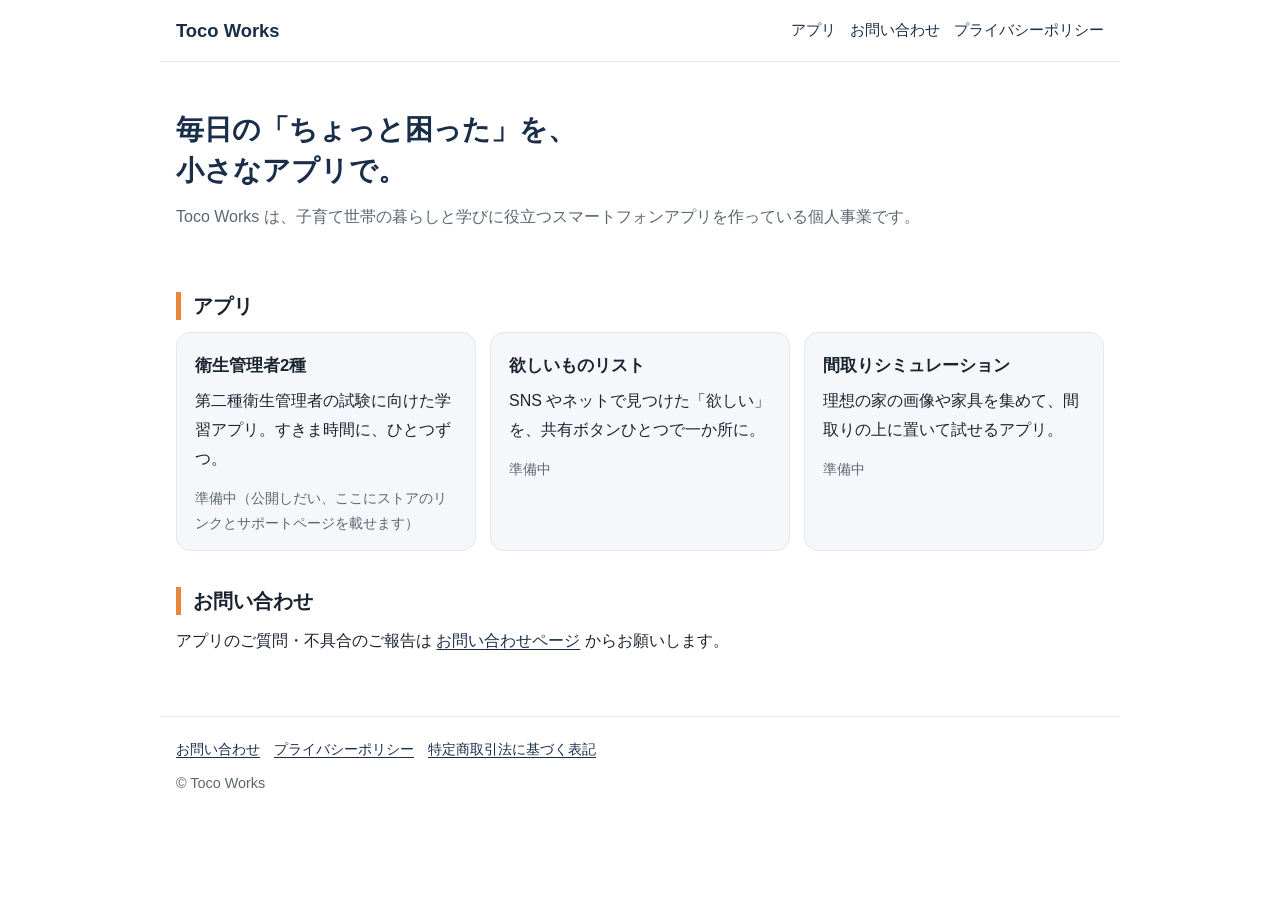
==== index.html @ ebba51d4 "Add files via upload" ====
<!doctype html>
<html lang="ja">
<head>
<meta charset="utf-8">
<meta name="viewport" content="width=device-width, initial-scale=1">
<title>Toco Works</title>
<meta name="description" content="Toco Works は、子育て世帯の毎日に役立つスマートフォンアプリを作っている個人事業です。">
<link rel="stylesheet" href="/assets/site.css">
</head>
<body>
<header class="top">
  <a class="brand" href="/">Toco Works</a>
  <nav><a href="/#apps">アプリ</a><a href="/contact/">お問い合わせ</a><a href="/privacy/">プライバシーポリシー</a></nav>
</header>

<main>
  <section class="hero">
    <h1>毎日の「ちょっと困った」を、<br>小さなアプリで。</h1>
    <p>Toco Works は、子育て世帯の暮らしと学びに役立つスマートフォンアプリを作っている個人事業です。</p>
  </section>

  <section id="apps">
    <h2>アプリ</h2>
    <div class="cards">
      <article class="card">
        <h3>衛生管理者2種</h3>
        <p>第二種衛生管理者の試験に向けた学習アプリ。すきま時間に、ひとつずつ。</p>
        <p class="meta">準備中（公開しだい、ここにストアのリンクとサポートページを載せます）</p>
      </article>
      <article class="card">
        <h3>欲しいものリスト</h3>
        <p>SNS やネットで見つけた「欲しい」を、共有ボタンひとつで一か所に。</p>
        <p class="meta">準備中</p>
      </article>
      <article class="card">
        <h3>間取りシミュレーション</h3>
        <p>理想の家の画像や家具を集めて、間取りの上に置いて試せるアプリ。</p>
        <p class="meta">準備中</p>
      </article>
    </div>
  </section>

  <section>
    <h2>お問い合わせ</h2>
    <p>アプリのご質問・不具合のご報告は <a href="/contact/">お問い合わせページ</a> からお願いします。</p>
  </section>
</main>

<footer>
  <nav><a href="/contact/">お問い合わせ</a><a href="/privacy/">プライバシーポリシー</a><a href="/tokushoho/">特定商取引法に基づく表記</a></nav>
  <p>© Toco Works</p>
</footer>
</body>
</html>
---- assets/site.css ----
:root{--ink:#1a2430;--muted:#5b6770;--line:#e3e8ee;--bg:#ffffff;--accent:#e8873a;--accent-ink:#1a2e4a;--card:#f5f7fa;}
*{box-sizing:border-box}
html{font-size:16px;-webkit-text-size-adjust:100%}
body{margin:0;background:var(--bg);color:var(--ink);font-family:"BIZ UDPGothic","Hiragino Sans","Yu Gothic","Meiryo",sans-serif;line-height:1.8}
a{color:var(--accent-ink);text-decoration:underline;text-underline-offset:3px}
a:hover{color:var(--accent)}
header.top{display:flex;align-items:center;justify-content:space-between;gap:16px;padding:14px 16px;border-bottom:1px solid var(--line);max-width:960px;margin:0 auto}
header.top .brand{font-weight:700;font-size:1.15rem;text-decoration:none;color:var(--accent-ink);white-space:nowrap}
header.top nav{display:flex;gap:14px;flex-wrap:wrap;font-size:.92rem}
header.top nav a{text-decoration:none}
main{max-width:960px;margin:0 auto;padding:8px 16px 48px}
.hero{padding:40px 0 24px}
.hero h1{font-size:1.75rem;line-height:1.45;margin:0 0 12px;color:var(--accent-ink)}
.hero p{margin:0;color:var(--muted)}
h1{font-size:1.6rem;line-height:1.4;margin:28px 0 8px;color:var(--accent-ink)}
h2{font-size:1.25rem;margin:36px 0 12px;padding-left:12px;border-left:5px solid var(--accent);line-height:1.4}
h3{font-size:1.05rem;margin:0 0 6px}
p{margin:0 0 12px}
.cards{display:grid;gap:14px;grid-template-columns:1fr}
@media(min-width:680px){.cards{grid-template-columns:repeat(3,1fr)}}
.card{background:var(--card);border-radius:14px;padding:18px 18px 14px;border:1px solid var(--line)}
.card .meta{color:var(--muted);font-size:.88rem;margin:0}
table{border-collapse:collapse;width:100%;margin:8px 0 16px;font-size:.95rem}
th,td{border:1px solid var(--line);padding:10px 12px;text-align:left;vertical-align:top}
th{background:var(--card);width:34%}
.note{color:var(--muted);font-size:.9rem}
.btn{display:inline-block;background:var(--accent);color:#fff;text-decoration:none;font-weight:700;padding:12px 20px;border-radius:10px}
.btn:hover{color:#fff;opacity:.9}
footer{border-top:1px solid var(--line);max-width:960px;margin:0 auto;padding:20px 16px 40px;color:var(--muted);font-size:.9rem}
footer nav{display:flex;gap:14px;flex-wrap:wrap;margin-bottom:8px}
.updated{color:var(--muted);font-size:.88rem}
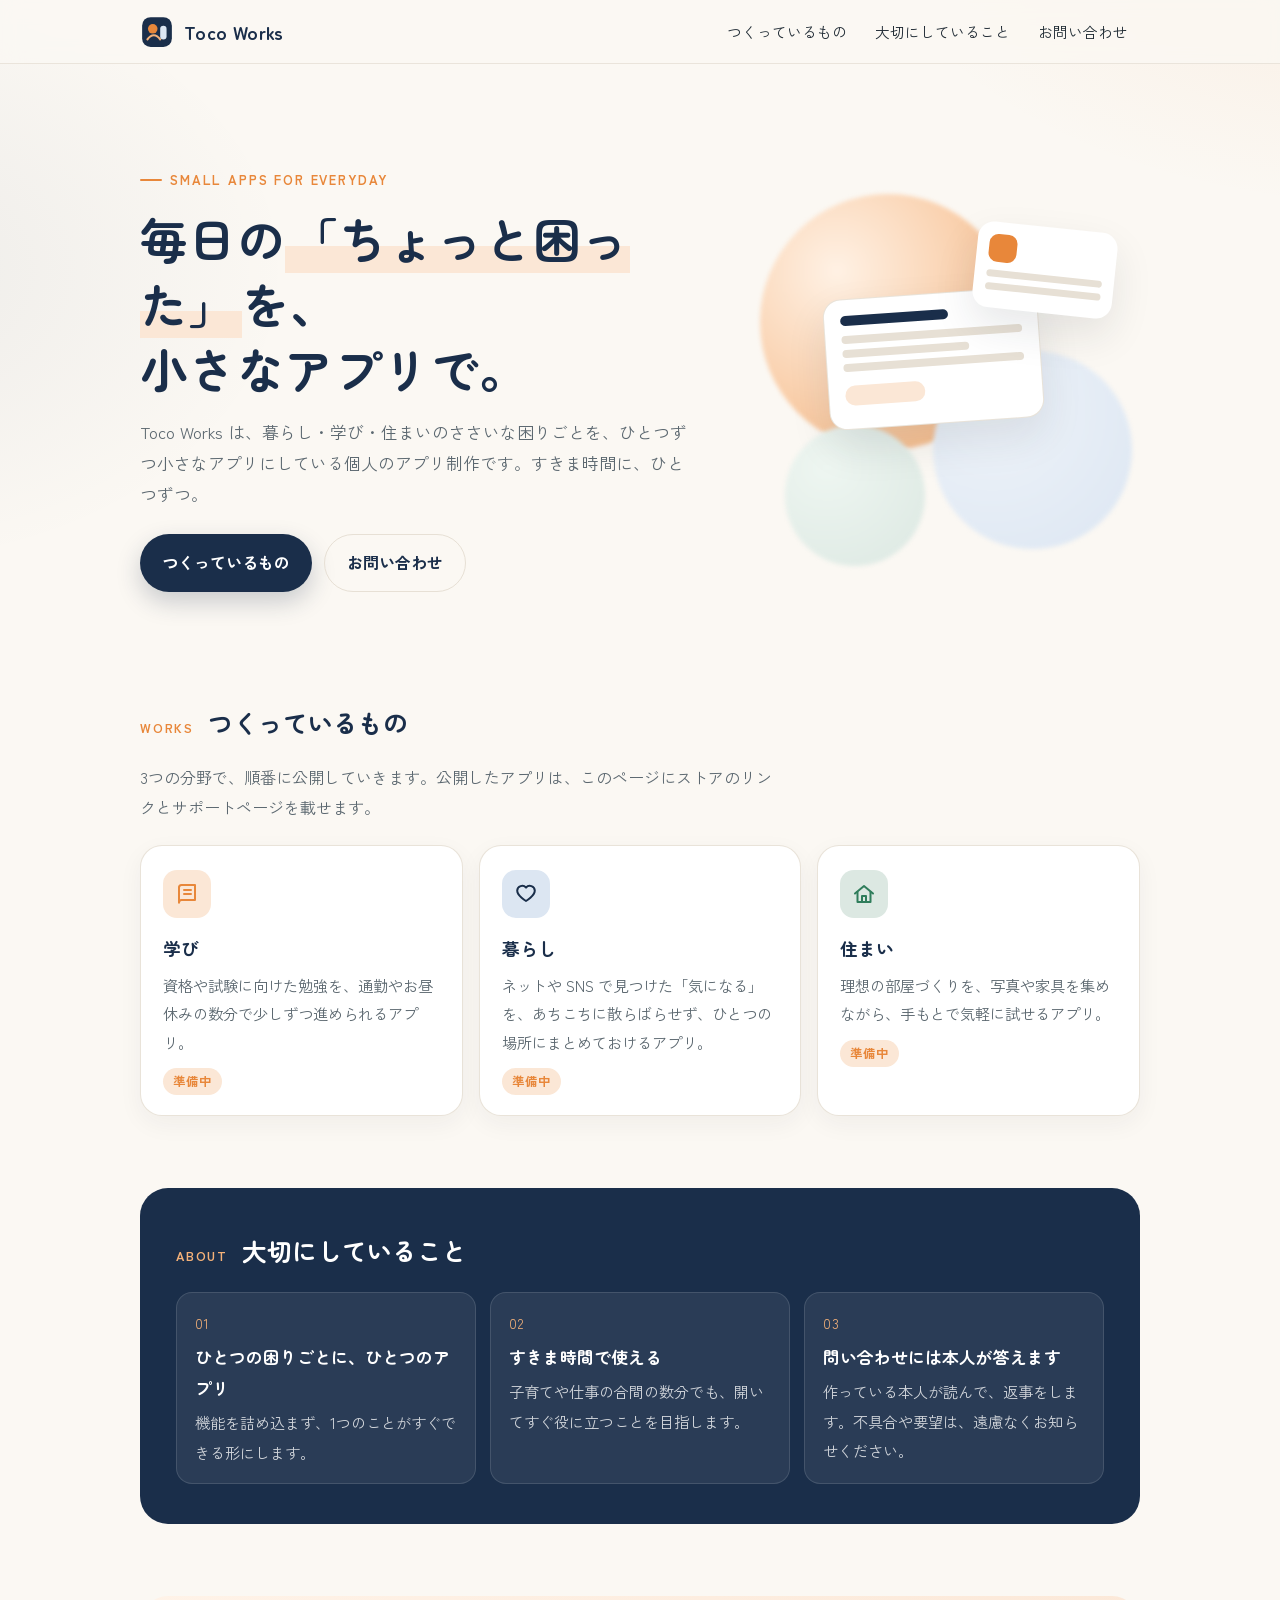
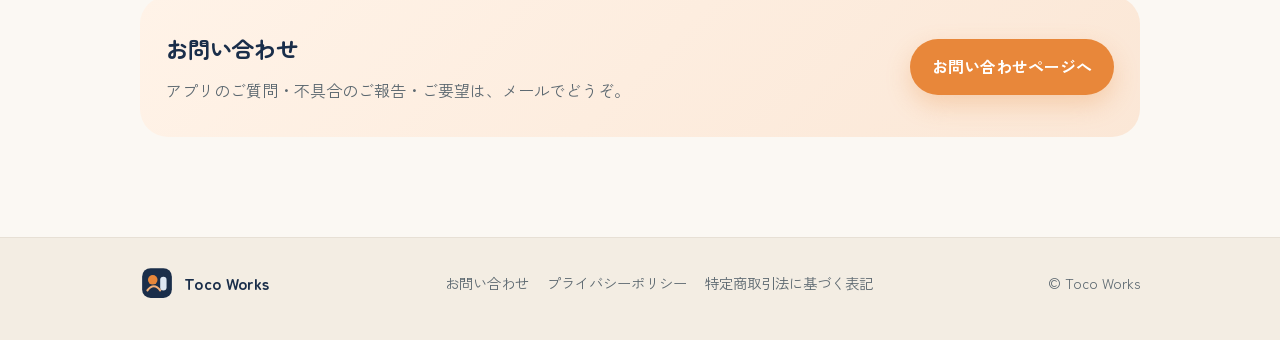
==== commit ac71690c: "Add files via upload" ====
--- a/index.html
+++ b/index.html
@@ -4,51 +4,86 @@
 <meta charset="utf-8">
 <meta name="viewport" content="width=device-width, initial-scale=1">
 <title>Toco Works</title>
-<meta name="description" content="Toco Works は、子育て世帯の毎日に役立つスマートフォンアプリを作っている個人事業です。">
+<meta name="description" content="Toco Works は、暮らし・学び・住まいの「ちょっと困った」を小さなアプリで解く、個人のアプリ制作です。">
+<meta property="og:title" content="Toco Works">
+<meta property="og:description" content="毎日の「ちょっと困った」を、小さなアプリで。">
+<meta property="og:type" content="website">
+<meta property="og:url" content="https://toco-works.com/">
+<link rel="preconnect" href="https://fonts.googleapis.com">
+<link rel="preconnect" href="https://fonts.gstatic.com" crossorigin>
+<link rel="stylesheet" href="https://fonts.googleapis.com/css2?family=Zen+Kaku+Gothic+New:wght@400;500;700&family=Zen+Maru+Gothic:wght@500;700&display=swap">
 <link rel="stylesheet" href="/assets/site.css">
+<link rel="icon" href="/assets/mark.svg" type="image/svg+xml">
 </head>
 <body>
-<header class="top">
-  <a class="brand" href="/">Toco Works</a>
-  <nav><a href="/#apps">アプリ</a><a href="/contact/">お問い合わせ</a><a href="/privacy/">プライバシーポリシー</a></nav>
-</header>
+<header class="top"><div class="in">
+  <a class="brand" href="/"><img class="mark" src="/assets/mark.svg" alt="" width="34" height="34">Toco Works</a>
+  <nav><a href="/#works">つくっているもの</a><a href="/#about">大切にしていること</a><a class="keep" href="/contact/">お問い合わせ</a></nav>
+</div></header>
 
 <main>
-  <section class="hero">
-    <h1>毎日の「ちょっと困った」を、<br>小さなアプリで。</h1>
-    <p>Toco Works は、子育て世帯の暮らしと学びに役立つスマートフォンアプリを作っている個人事業です。</p>
-  </section>
+  <section class="hero"><div class="wrap in">
+    <div>
+      <div class="eyebrow">Small apps for everyday</div>
+      <h1>毎日の<em>「ちょっと困った」</em>を、<br>小さなアプリで。</h1>
+      <p>Toco Works は、暮らし・学び・住まいのささいな困りごとを、ひとつずつ小さなアプリにしている個人のアプリ制作です。すきま時間に、ひとつずつ。</p>
+      <div class="actions"><a class="btn" href="/#works">つくっているもの</a><a class="btn ghost" href="/contact/">お問い合わせ</a></div>
+    </div>
+    <div class="art" aria-hidden="true">
+      <div class="blob b1"></div><div class="blob b2"></div><div class="blob b3"></div>
+      <div class="card"><div class="t"></div><div class="l"></div><div class="l s"></div><div class="l"></div><span class="chip"></span></div>
+      <div class="card2"><div class="ico"></div><div class="l"></div><div class="l"></div></div>
+    </div>
+  </div></section>
 
-  <section id="apps">
-    <h2>アプリ</h2>
+  <section id="works"><div class="wrap">
+    <div class="sec-h"><span>WORKS</span><h2>つくっているもの</h2></div>
+    <p class="lead">3つの分野で、順番に公開していきます。公開したアプリは、このページにストアのリンクとサポートページを載せます。</p>
     <div class="cards">
       <article class="card">
-        <h3>衛生管理者2種</h3>
-        <p>第二種衛生管理者の試験に向けた学習アプリ。すきま時間に、ひとつずつ。</p>
-        <p class="meta">準備中（公開しだい、ここにストアのリンクとサポートページを載せます）</p>
+        <div class="ico a"><svg width="24" height="24" viewBox="0 0 24 24" fill="none" stroke="currentColor" stroke-width="2" stroke-linecap="round" stroke-linejoin="round"><path d="M4 5.5A2.5 2.5 0 0 1 6.5 3H20v15H6.5A2.5 2.5 0 0 0 4 20.5z"/><path d="M4 20.5V5.5"/><path d="M9 8h7M9 12h7"/></svg></div>
+        <h3>学び</h3>
+        <p>資格や試験に向けた勉強を、通勤やお昼休みの数分で少しずつ進められるアプリ。</p>
+        <span class="tag">準備中</span>
       </article>
       <article class="card">
-        <h3>欲しいものリスト</h3>
-        <p>SNS やネットで見つけた「欲しい」を、共有ボタンひとつで一か所に。</p>
-        <p class="meta">準備中</p>
+        <div class="ico b"><svg width="24" height="24" viewBox="0 0 24 24" fill="none" stroke="currentColor" stroke-width="2" stroke-linecap="round" stroke-linejoin="round"><path d="M20.8 8.6a5 5 0 0 0-8.8-3 5 5 0 0 0-8.8 3c0 5.4 8.8 10.4 8.8 10.4s8.8-5 8.8-10.4z"/></svg></div>
+        <h3>暮らし</h3>
+        <p>ネットや SNS で見つけた「気になる」を、あちこちに散らばらせず、ひとつの場所にまとめておけるアプリ。</p>
+        <span class="tag">準備中</span>
       </article>
       <article class="card">
-        <h3>間取りシミュレーション</h3>
-        <p>理想の家の画像や家具を集めて、間取りの上に置いて試せるアプリ。</p>
-        <p class="meta">準備中</p>
+        <div class="ico c"><svg width="24" height="24" viewBox="0 0 24 24" fill="none" stroke="currentColor" stroke-width="2" stroke-linecap="round" stroke-linejoin="round"><path d="M3 11.5 12 4l9 7.5"/><path d="M5.5 10v10h13V10"/><path d="M10 20v-6h4v6"/></svg></div>
+        <h3>住まい</h3>
+        <p>理想の部屋づくりを、写真や家具を集めながら、手もとで気軽に試せるアプリ。</p>
+        <span class="tag">準備中</span>
       </article>
     </div>
-  </section>
+  </div></section>
 
-  <section>
-    <h2>お問い合わせ</h2>
-    <p>アプリのご質問・不具合のご報告は <a href="/contact/">お問い合わせページ</a> からお願いします。</p>
-  </section>
+  <section id="about"><div class="wrap">
+    <div class="values">
+      <div class="sec-h"><span>ABOUT</span><h2>大切にしていること</h2></div>
+      <ol>
+        <li><span class="num">01</span><b>ひとつの困りごとに、ひとつのアプリ</b><span>機能を詰め込まず、1つのことがすぐできる形にします。</span></li>
+        <li><span class="num">02</span><b>すきま時間で使える</b><span>子育てや仕事の合間の数分でも、開いてすぐ役に立つことを目指します。</span></li>
+        <li><span class="num">03</span><b>問い合わせには本人が答えます</b><span>作っている本人が読んで、返事をします。不具合や要望は、遠慮なくお知らせください。</span></li>
+      </ol>
+    </div>
+  </div></section>
+
+  <section><div class="wrap">
+    <div class="cta">
+      <div><h2>お問い合わせ</h2><p>アプリのご質問・不具合のご報告・ご要望は、メールでどうぞ。</p></div>
+      <a class="btn orange" href="/contact/">お問い合わせページへ</a>
+    </div>
+  </div></section>
 </main>
 
-<footer>
+<footer><div class="in">
+  <a class="brand" href="/"><img class="mark" src="/assets/mark.svg" alt="" width="28" height="28">Toco Works</a>
   <nav><a href="/contact/">お問い合わせ</a><a href="/privacy/">プライバシーポリシー</a><a href="/tokushoho/">特定商取引法に基づく表記</a></nav>
-  <p>© Toco Works</p>
-</footer>
+  <span>© Toco Works</span>
+</div></footer>
 </body>
 </html>
--- a/assets/site.css
+++ b/assets/site.css
@@ -1,31 +1,116 @@
-:root{--ink:#1a2430;--muted:#5b6770;--line:#e3e8ee;--bg:#ffffff;--accent:#e8873a;--accent-ink:#1a2e4a;--card:#f5f7fa;}
+/* Toco Works — サイト共通の見た目（2026-09-30 デザイン刷新） */
+:root{
+  --bg:#FBF8F3; --bg-2:#F3EDE3; --panel:#FFFFFF; --ink:#1F2A33; --ink-2:#5C6870; --line:#E7E0D5;
+  --navy:#1A2E4A; --navy-2:#24405F; --orange:#E8873A; --orange-2:#F4B179; --peach:#FBE7D6; --sage:#DCE8E2; --sky:#DCE6F2;
+  --radius:22px; --shadow:0 18px 40px rgba(31,42,51,.10);
+  --sans:"Zen Kaku Gothic New","Hiragino Sans","Yu Gothic","Noto Sans JP",system-ui,sans-serif;
+  --display:"Zen Maru Gothic","Zen Kaku Gothic New","Hiragino Maru Gothic ProN","Yu Gothic",sans-serif;
+}
 *{box-sizing:border-box}
-html{font-size:16px;-webkit-text-size-adjust:100%}
-body{margin:0;background:var(--bg);color:var(--ink);font-family:"BIZ UDPGothic","Hiragino Sans","Yu Gothic","Meiryo",sans-serif;line-height:1.8}
-a{color:var(--accent-ink);text-decoration:underline;text-underline-offset:3px}
-a:hover{color:var(--accent)}
-header.top{display:flex;align-items:center;justify-content:space-between;gap:16px;padding:14px 16px;border-bottom:1px solid var(--line);max-width:960px;margin:0 auto}
-header.top .brand{font-weight:700;font-size:1.15rem;text-decoration:none;color:var(--accent-ink);white-space:nowrap}
-header.top nav{display:flex;gap:14px;flex-wrap:wrap;font-size:.92rem}
-header.top nav a{text-decoration:none}
-main{max-width:960px;margin:0 auto;padding:8px 16px 48px}
-.hero{padding:40px 0 24px}
-.hero h1{font-size:1.75rem;line-height:1.45;margin:0 0 12px;color:var(--accent-ink)}
-.hero p{margin:0;color:var(--muted)}
-h1{font-size:1.6rem;line-height:1.4;margin:28px 0 8px;color:var(--accent-ink)}
-h2{font-size:1.25rem;margin:36px 0 12px;padding-left:12px;border-left:5px solid var(--accent);line-height:1.4}
-h3{font-size:1.05rem;margin:0 0 6px}
-p{margin:0 0 12px}
-.cards{display:grid;gap:14px;grid-template-columns:1fr}
-@media(min-width:680px){.cards{grid-template-columns:repeat(3,1fr)}}
-.card{background:var(--card);border-radius:14px;padding:18px 18px 14px;border:1px solid var(--line)}
-.card .meta{color:var(--muted);font-size:.88rem;margin:0}
-table{border-collapse:collapse;width:100%;margin:8px 0 16px;font-size:.95rem}
-th,td{border:1px solid var(--line);padding:10px 12px;text-align:left;vertical-align:top}
-th{background:var(--card);width:34%}
-.note{color:var(--muted);font-size:.9rem}
-.btn{display:inline-block;background:var(--accent);color:#fff;text-decoration:none;font-weight:700;padding:12px 20px;border-radius:10px}
-.btn:hover{color:#fff;opacity:.9}
-footer{border-top:1px solid var(--line);max-width:960px;margin:0 auto;padding:20px 16px 40px;color:var(--muted);font-size:.9rem}
-footer nav{display:flex;gap:14px;flex-wrap:wrap;margin-bottom:8px}
-.updated{color:var(--muted);font-size:.88rem}
+html{-webkit-text-size-adjust:100%;scroll-behavior:smooth}
+body{margin:0;background:var(--bg);color:var(--ink);font-family:var(--sans);font-size:16px;line-height:1.85;
+  background-image:radial-gradient(900px 500px at 110% -10%, rgba(232,135,58,.10), transparent 60%),radial-gradient(700px 500px at -10% 30%, rgba(26,46,74,.06), transparent 60%);
+  background-attachment:fixed}
+a{color:var(--navy);text-decoration:underline;text-underline-offset:4px;text-decoration-thickness:1px}
+a:hover{color:var(--orange)}
+img,svg{max-width:100%;display:block}
+
+/* ヘッダー */
+.top{position:sticky;top:0;z-index:10;backdrop-filter:saturate(1.2) blur(10px);-webkit-backdrop-filter:saturate(1.2) blur(10px);background:rgba(251,248,243,.82);border-bottom:1px solid rgba(231,224,213,.8)}
+.top .in{max-width:1040px;margin:0 auto;padding:12px 20px;display:flex;align-items:center;justify-content:space-between;gap:16px}
+.brand{display:inline-flex;align-items:center;gap:10px;text-decoration:none;color:var(--navy);font-family:var(--display);font-weight:700;font-size:1.15rem;letter-spacing:.02em;white-space:nowrap}
+.brand .mark{width:34px;height:34px;flex:0 0 auto}
+.top nav{display:flex;gap:4px;flex-wrap:wrap}
+.top nav a{text-decoration:none;font-size:.92rem;padding:6px 12px;border-radius:999px;color:var(--ink)}
+.top nav a:hover,.top nav a[aria-current="page"]{background:var(--peach);color:var(--navy)}
+@media(max-width:640px){.top nav a:not(.keep){display:none}.top nav a.keep{background:var(--peach);color:var(--navy)}}
+
+/* 本文の幅 */
+.wrap{max-width:1040px;margin:0 auto;padding:0 20px}
+main{padding-bottom:64px}
+
+/* ヒーロー */
+.hero{position:relative;padding:72px 0 56px;overflow:hidden}
+.hero .in{display:grid;gap:28px;align-items:center;grid-template-columns:1fr}
+@media(min-width:820px){.hero{padding:96px 0 72px}.hero .in{grid-template-columns:1.15fr .85fr}}
+.eyebrow{display:inline-flex;align-items:center;gap:8px;font-size:.82rem;font-weight:700;letter-spacing:.14em;color:var(--orange);text-transform:uppercase;margin-bottom:14px}
+.eyebrow::before{content:"";width:22px;height:2px;background:var(--orange);border-radius:2px}
+.hero h1{font-family:var(--display);font-size:clamp(1.9rem,4.6vw,3rem);line-height:1.35;margin:0 0 16px;color:var(--navy);letter-spacing:.01em}
+.hero h1 em{font-style:normal;background:linear-gradient(transparent 62%,var(--peach) 62%);padding:0 .1em}
+.hero p{margin:0 0 24px;color:var(--ink-2);font-size:1.05rem;max-width:34em}
+.actions{display:flex;gap:12px;flex-wrap:wrap}
+.btn{display:inline-flex;align-items:center;gap:8px;background:var(--navy);color:#fff;text-decoration:none;font-weight:700;padding:13px 22px;border-radius:999px;box-shadow:0 10px 24px rgba(26,46,74,.22);transition:transform .15s,box-shadow .15s}
+.btn:hover{color:#fff;transform:translateY(-1px);box-shadow:0 14px 28px rgba(26,46,74,.28)}
+.btn.ghost{background:transparent;color:var(--navy);box-shadow:none;border:1.5px solid var(--line)}
+.btn.ghost:hover{border-color:var(--navy);transform:none;box-shadow:none}
+.btn.orange{background:var(--orange);box-shadow:0 10px 24px rgba(232,135,58,.28)}
+/* ヒーローの飾り（CSS だけで描く、やわらかい形） */
+.art{position:relative;aspect-ratio:1/1;max-width:420px;margin:0 auto;width:100%}
+.art .blob{position:absolute;border-radius:50%;filter:blur(2px)}
+.art .b1{width:62%;height:62%;left:8%;top:6%;background:radial-gradient(circle at 30% 30%,#FFF1E4,var(--orange-2))}
+.art .b2{width:48%;height:48%;right:2%;bottom:8%;background:radial-gradient(circle at 30% 30%,#EEF3F9,var(--sky))}
+.art .b3{width:34%;height:34%;left:14%;bottom:4%;background:radial-gradient(circle at 30% 30%,#EEF6F1,var(--sage))}
+.art .card{position:absolute;left:24%;top:30%;width:52%;background:var(--panel);border-radius:18px;box-shadow:var(--shadow);padding:16px 16px 14px;transform:rotate(-4deg)}
+.art .card .t{height:10px;border-radius:6px;background:var(--navy);width:60%;margin-bottom:10px}
+.art .card .l{height:8px;border-radius:6px;background:var(--line);margin:6px 0}
+.art .card .l.s{width:70%}
+.art .card .chip{display:inline-block;margin-top:8px;height:20px;width:44%;border-radius:999px;background:var(--peach)}
+.art .card2{position:absolute;right:6%;top:14%;width:34%;background:var(--panel);border-radius:16px;box-shadow:var(--shadow);padding:12px;transform:rotate(6deg)}
+.art .card2 .ico{width:28px;height:28px;border-radius:9px;background:var(--orange);margin-bottom:8px}
+.art .card2 .l{height:7px;border-radius:6px;background:var(--line);margin:6px 0}
+
+/* セクション */
+section{padding:36px 0}
+.sec-h{display:flex;align-items:baseline;gap:14px;margin:0 0 18px}
+.sec-h h2{font-family:var(--display);font-size:1.55rem;margin:0;color:var(--navy)}
+.sec-h span{font-size:.8rem;letter-spacing:.14em;color:var(--orange);font-weight:700}
+.lead{color:var(--ink-2);margin:0 0 22px;max-width:40em}
+.cards{display:grid;gap:16px;grid-template-columns:1fr}
+@media(min-width:720px){.cards{grid-template-columns:repeat(3,1fr)}}
+.card{background:var(--panel);border-radius:var(--radius);padding:24px 22px 20px;border:1px solid rgba(231,224,213,.9);box-shadow:0 8px 24px rgba(31,42,51,.05);transition:transform .15s,box-shadow .15s}
+.card:hover{transform:translateY(-3px);box-shadow:var(--shadow)}
+.ico{width:48px;height:48px;border-radius:14px;display:grid;place-items:center;margin-bottom:14px}
+.ico.a{background:var(--peach);color:var(--orange)}
+.ico.b{background:var(--sky);color:var(--navy)}
+.ico.c{background:var(--sage);color:#2F7D5B}
+.card h3{font-family:var(--display);font-size:1.12rem;margin:0 0 6px;color:var(--navy)}
+.card p{margin:0;color:var(--ink-2);font-size:.96rem}
+.card .tag{display:inline-block;margin-top:12px;font-size:.78rem;font-weight:700;letter-spacing:.08em;color:var(--orange);background:var(--peach);padding:2px 10px;border-radius:999px}
+
+.values{background:var(--navy);color:#fff;border-radius:28px;padding:34px 26px}
+.values .sec-h h2,.values .sec-h span{color:#fff}
+.values .sec-h span{color:var(--orange-2)}
+.values ol{list-style:none;margin:0;padding:0;display:grid;gap:14px;grid-template-columns:1fr}
+@media(min-width:720px){.values ol{grid-template-columns:repeat(3,1fr)}.values{padding:40px 36px}}
+.values li{background:rgba(255,255,255,.07);border:1px solid rgba(255,255,255,.12);border-radius:16px;padding:18px 18px 16px}
+.values b{display:block;font-family:var(--display);font-size:1.05rem;margin-bottom:4px}
+.values li span{color:rgba(255,255,255,.78);font-size:.95rem}
+.values .num{font-family:var(--display);color:var(--orange-2);font-size:.85rem;letter-spacing:.1em;display:block;margin-bottom:6px}
+
+.cta{background:linear-gradient(135deg,#FFF3E8,#FBE7D6);border-radius:28px;padding:32px 26px;display:flex;flex-wrap:wrap;gap:16px;align-items:center;justify-content:space-between}
+.cta h2{font-family:var(--display);font-size:1.4rem;margin:0 0 6px;color:var(--navy)}
+.cta p{margin:0;color:var(--ink-2)}
+
+/* 下層ページ */
+.page{max-width:760px;margin:0 auto;padding:40px 20px 0}
+.page h1{font-family:var(--display);font-size:clamp(1.6rem,4vw,2.2rem);margin:0 0 6px;color:var(--navy);line-height:1.4}
+.page .updated{color:var(--ink-2);font-size:.88rem;margin:0 0 26px}
+.page h2{font-family:var(--display);font-size:1.2rem;margin:34px 0 10px;color:var(--navy);padding-left:14px;border-left:4px solid var(--orange);line-height:1.4}
+.page p{margin:0 0 12px}
+.page .note{color:var(--ink-2);font-size:.92rem}
+.page table{border-collapse:separate;border-spacing:0;width:100%;margin:10px 0 18px;font-size:.96rem;background:var(--panel);border:1px solid var(--line);border-radius:14px;overflow:hidden}
+.page th,.page td{padding:12px 14px;text-align:left;vertical-align:top;border-top:1px solid var(--line)}
+.page tr:first-child th,.page tr:first-child td{border-top:0}
+.page th{background:var(--bg-2);width:36%;font-weight:700;color:var(--navy)}
+.mailbox{background:var(--panel);border:1px solid var(--line);border-radius:var(--radius);padding:24px 22px;box-shadow:0 8px 24px rgba(31,42,51,.05);margin:18px 0 8px;display:flex;flex-direction:column;gap:12px;align-items:flex-start}
+.mailbox .addr{font-family:var(--display);font-size:1.25rem;color:var(--navy);font-weight:700;overflow-wrap:anywhere}
+
+/* フッター */
+footer{border-top:1px solid var(--line);background:var(--bg-2)}
+footer .in{max-width:1040px;margin:0 auto;padding:28px 20px 40px;display:flex;flex-wrap:wrap;gap:16px;justify-content:space-between;align-items:center;color:var(--ink-2);font-size:.9rem}
+footer nav{display:flex;gap:6px 18px;flex-wrap:wrap}
+footer nav a{text-decoration:none;color:var(--ink-2)}
+footer nav a:hover{color:var(--orange)}
+footer .brand{font-size:1rem}
+
+@media (prefers-reduced-motion:reduce){*{transition:none!important;animation:none!important}}
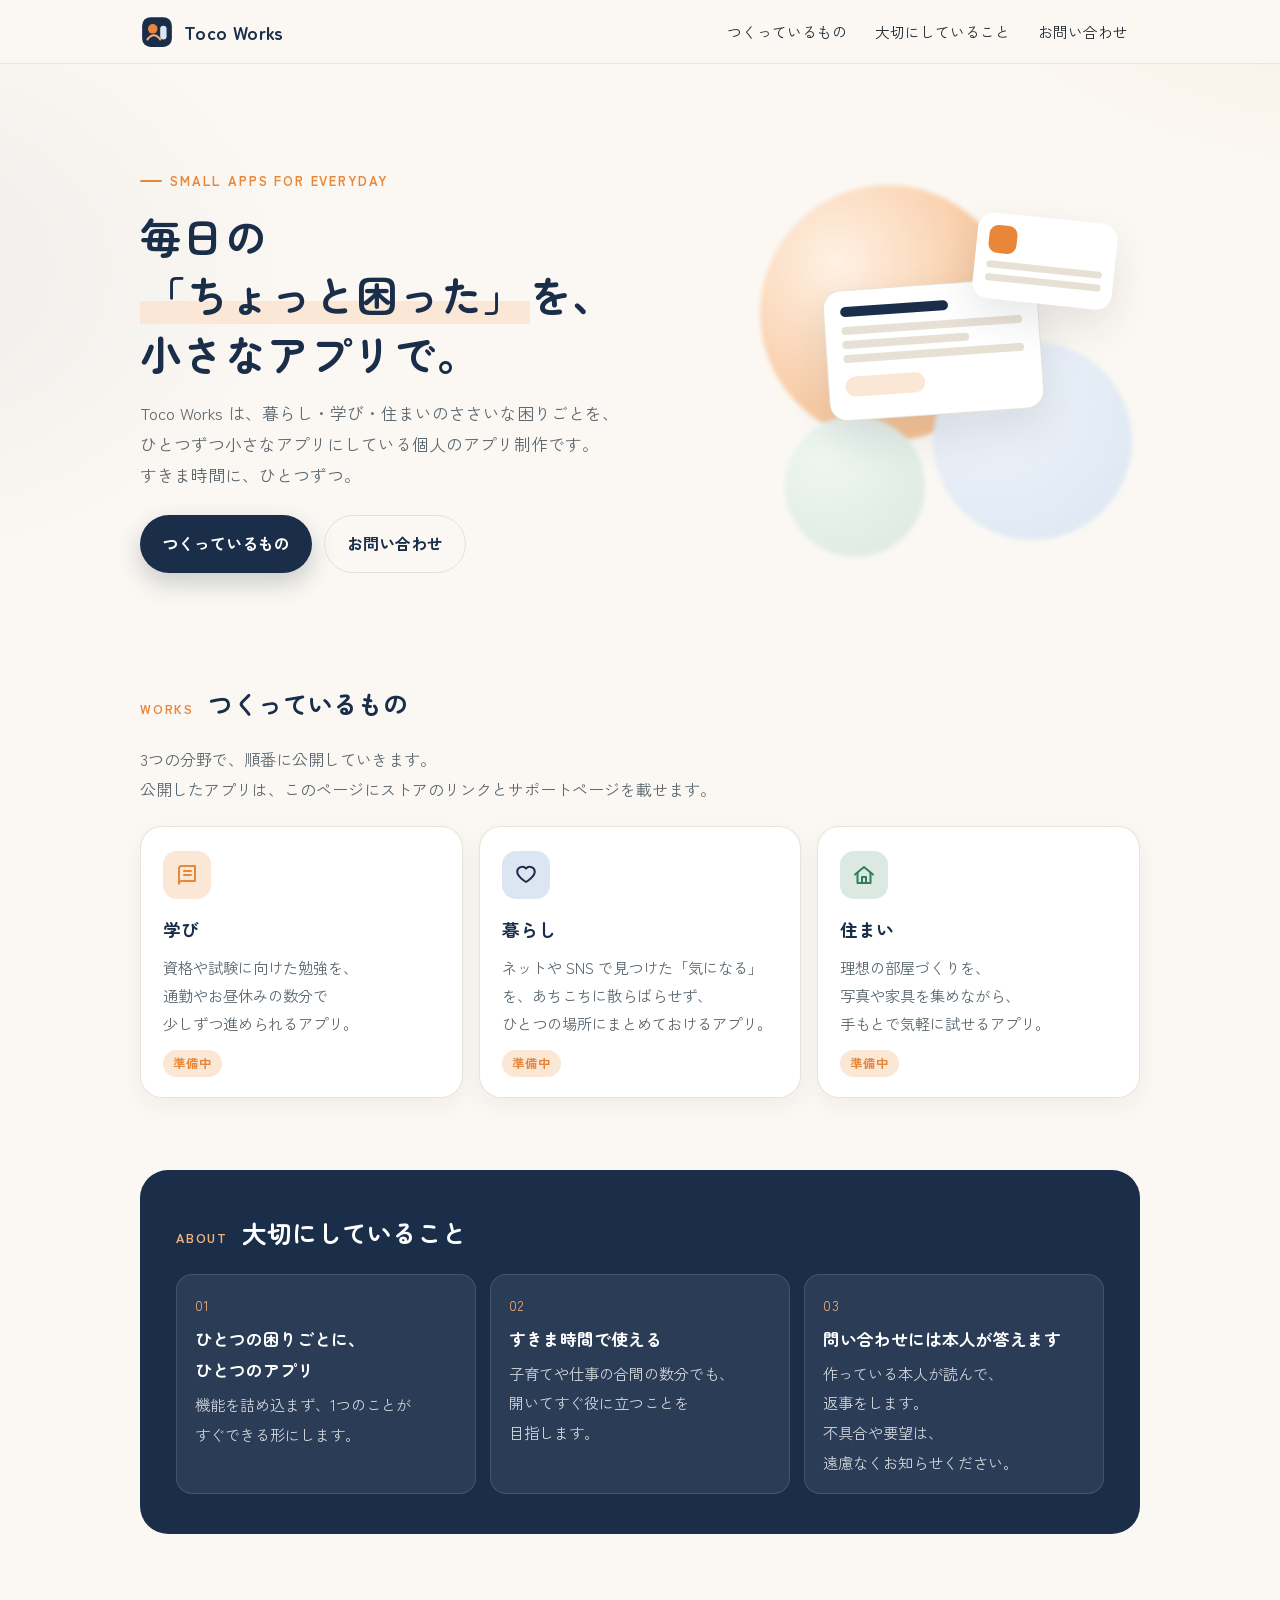
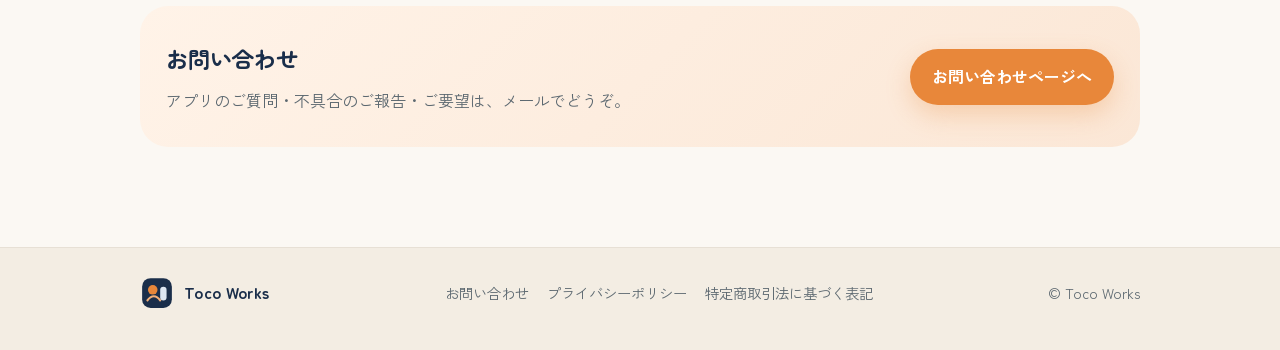
==== commit bb796966: "Add files via upload" ====
--- a/index.html
+++ b/index.html
@@ -25,8 +25,8 @@
   <section class="hero"><div class="wrap in">
     <div>
       <div class="eyebrow">Small apps for everyday</div>
-      <h1>毎日の<em>「ちょっと困った」</em>を、<br>小さなアプリで。</h1>
-      <p>Toco Works は、暮らし・学び・住まいのささいな困りごとを、ひとつずつ小さなアプリにしている個人のアプリ制作です。すきま時間に、ひとつずつ。</p>
+      <h1><span class="nb">毎日の</span><wbr><span class="nb"><em>「ちょっと困った」</em>を、</span><br><span class="nb">小さなアプリで。</span></h1>
+      <p><span class="nb">Toco Works</span> は、<wbr>暮らし・学び・住まいの<wbr>ささいな困りごとを、<wbr>ひとつずつ<wbr>小さなアプリにしている<wbr>個人のアプリ制作です。<br>すきま時間に、<wbr>ひとつずつ。</p>
       <div class="actions"><a class="btn" href="/#works">つくっているもの</a><a class="btn ghost" href="/contact/">お問い合わせ</a></div>
     </div>
     <div class="art" aria-hidden="true">
@@ -38,24 +38,24 @@
 
   <section id="works"><div class="wrap">
     <div class="sec-h"><span>WORKS</span><h2>つくっているもの</h2></div>
-    <p class="lead">3つの分野で、順番に公開していきます。公開したアプリは、このページにストアのリンクとサポートページを載せます。</p>
+    <p class="lead">3つの分野で、<wbr>順番に公開していきます。<br>公開したアプリは、<wbr>このページに<wbr>ストアのリンクと<wbr>サポートページを載せます。</p>
     <div class="cards">
       <article class="card">
         <div class="ico a"><svg width="24" height="24" viewBox="0 0 24 24" fill="none" stroke="currentColor" stroke-width="2" stroke-linecap="round" stroke-linejoin="round"><path d="M4 5.5A2.5 2.5 0 0 1 6.5 3H20v15H6.5A2.5 2.5 0 0 0 4 20.5z"/><path d="M4 20.5V5.5"/><path d="M9 8h7M9 12h7"/></svg></div>
         <h3>学び</h3>
-        <p>資格や試験に向けた勉強を、通勤やお昼休みの数分で少しずつ進められるアプリ。</p>
+        <p>資格や試験に向けた勉強を、<wbr>通勤やお昼休みの数分で<wbr>少しずつ進められるアプリ。</p>
         <span class="tag">準備中</span>
       </article>
       <article class="card">
         <div class="ico b"><svg width="24" height="24" viewBox="0 0 24 24" fill="none" stroke="currentColor" stroke-width="2" stroke-linecap="round" stroke-linejoin="round"><path d="M20.8 8.6a5 5 0 0 0-8.8-3 5 5 0 0 0-8.8 3c0 5.4 8.8 10.4 8.8 10.4s8.8-5 8.8-10.4z"/></svg></div>
         <h3>暮らし</h3>
-        <p>ネットや SNS で見つけた「気になる」を、あちこちに散らばらせず、ひとつの場所にまとめておけるアプリ。</p>
+        <p>ネットや SNS で見つけた<wbr>「気になる」を、<wbr>あちこちに散らばらせず、<wbr>ひとつの場所に<wbr>まとめておけるアプリ。</p>
         <span class="tag">準備中</span>
       </article>
       <article class="card">
         <div class="ico c"><svg width="24" height="24" viewBox="0 0 24 24" fill="none" stroke="currentColor" stroke-width="2" stroke-linecap="round" stroke-linejoin="round"><path d="M3 11.5 12 4l9 7.5"/><path d="M5.5 10v10h13V10"/><path d="M10 20v-6h4v6"/></svg></div>
         <h3>住まい</h3>
-        <p>理想の部屋づくりを、写真や家具を集めながら、手もとで気軽に試せるアプリ。</p>
+        <p>理想の部屋づくりを、<wbr>写真や家具を集めながら、<wbr>手もとで気軽に<wbr>試せるアプリ。</p>
         <span class="tag">準備中</span>
       </article>
     </div>
@@ -65,16 +65,16 @@
     <div class="values">
       <div class="sec-h"><span>ABOUT</span><h2>大切にしていること</h2></div>
       <ol>
-        <li><span class="num">01</span><b>ひとつの困りごとに、ひとつのアプリ</b><span>機能を詰め込まず、1つのことがすぐできる形にします。</span></li>
-        <li><span class="num">02</span><b>すきま時間で使える</b><span>子育てや仕事の合間の数分でも、開いてすぐ役に立つことを目指します。</span></li>
-        <li><span class="num">03</span><b>問い合わせには本人が答えます</b><span>作っている本人が読んで、返事をします。不具合や要望は、遠慮なくお知らせください。</span></li>
+        <li><span class="num">01</span><b>ひとつの困りごとに、<wbr>ひとつのアプリ</b><span>機能を詰め込まず、<wbr>1つのことが<wbr>すぐできる形にします。</span></li>
+        <li><span class="num">02</span><b>すきま時間で使える</b><span>子育てや仕事の合間の<wbr>数分でも、<wbr>開いてすぐ役に立つことを<wbr>目指します。</span></li>
+        <li><span class="num">03</span><b>問い合わせには<wbr>本人が答えます</b><span>作っている本人が読んで、<wbr>返事をします。<br>不具合や要望は、<wbr>遠慮なくお知らせください。</span></li>
       </ol>
     </div>
   </div></section>
 
   <section><div class="wrap">
     <div class="cta">
-      <div><h2>お問い合わせ</h2><p>アプリのご質問・不具合のご報告・ご要望は、メールでどうぞ。</p></div>
+      <div><h2>お問い合わせ</h2><p>アプリのご質問・<wbr>不具合のご報告・<wbr>ご要望は、<wbr>メールでどうぞ。</p></div>
       <a class="btn orange" href="/contact/">お問い合わせページへ</a>
     </div>
   </div></section>
--- a/assets/site.css
+++ b/assets/site.css
@@ -8,7 +8,9 @@
 }
 *{box-sizing:border-box}
 html{-webkit-text-size-adjust:100%;scroll-behavior:smooth}
-body{margin:0;background:var(--bg);color:var(--ink);font-family:var(--sans);font-size:16px;line-height:1.85;
+/* 改行は文節の切れ目（<wbr>）と句読点だけ。単語の途中で折り返さない */
+body{margin:0;background:var(--bg);color:var(--ink);font-family:var(--sans);font-size:16px;line-height:1.85;word-break:keep-all;overflow-wrap:anywhere;line-break:strict;
+
   background-image:radial-gradient(900px 500px at 110% -10%, rgba(232,135,58,.10), transparent 60%),radial-gradient(700px 500px at -10% 30%, rgba(26,46,74,.06), transparent 60%);
   background-attachment:fixed}
 a{color:var(--navy);text-decoration:underline;text-underline-offset:4px;text-decoration-thickness:1px}
@@ -35,7 +37,9 @@
 @media(min-width:820px){.hero{padding:96px 0 72px}.hero .in{grid-template-columns:1.15fr .85fr}}
 .eyebrow{display:inline-flex;align-items:center;gap:8px;font-size:.82rem;font-weight:700;letter-spacing:.14em;color:var(--orange);text-transform:uppercase;margin-bottom:14px}
 .eyebrow::before{content:"";width:22px;height:2px;background:var(--orange);border-radius:2px}
-.hero h1{font-family:var(--display);font-size:clamp(1.9rem,4.6vw,3rem);line-height:1.35;margin:0 0 16px;color:var(--navy);letter-spacing:.01em}
+.hero h1{font-family:var(--display);font-size:clamp(1.75rem,4.2vw,2.6rem);line-height:1.4;margin:0 0 16px;color:var(--navy);letter-spacing:.01em}
+.hero h1 .nb,.nb{white-space:nowrap}
+p,li,h1,h2,h3,td,th{text-wrap:pretty}
 .hero h1 em{font-style:normal;background:linear-gradient(transparent 62%,var(--peach) 62%);padding:0 .1em}
 .hero p{margin:0 0 24px;color:var(--ink-2);font-size:1.05rem;max-width:34em}
 .actions{display:flex;gap:12px;flex-wrap:wrap}
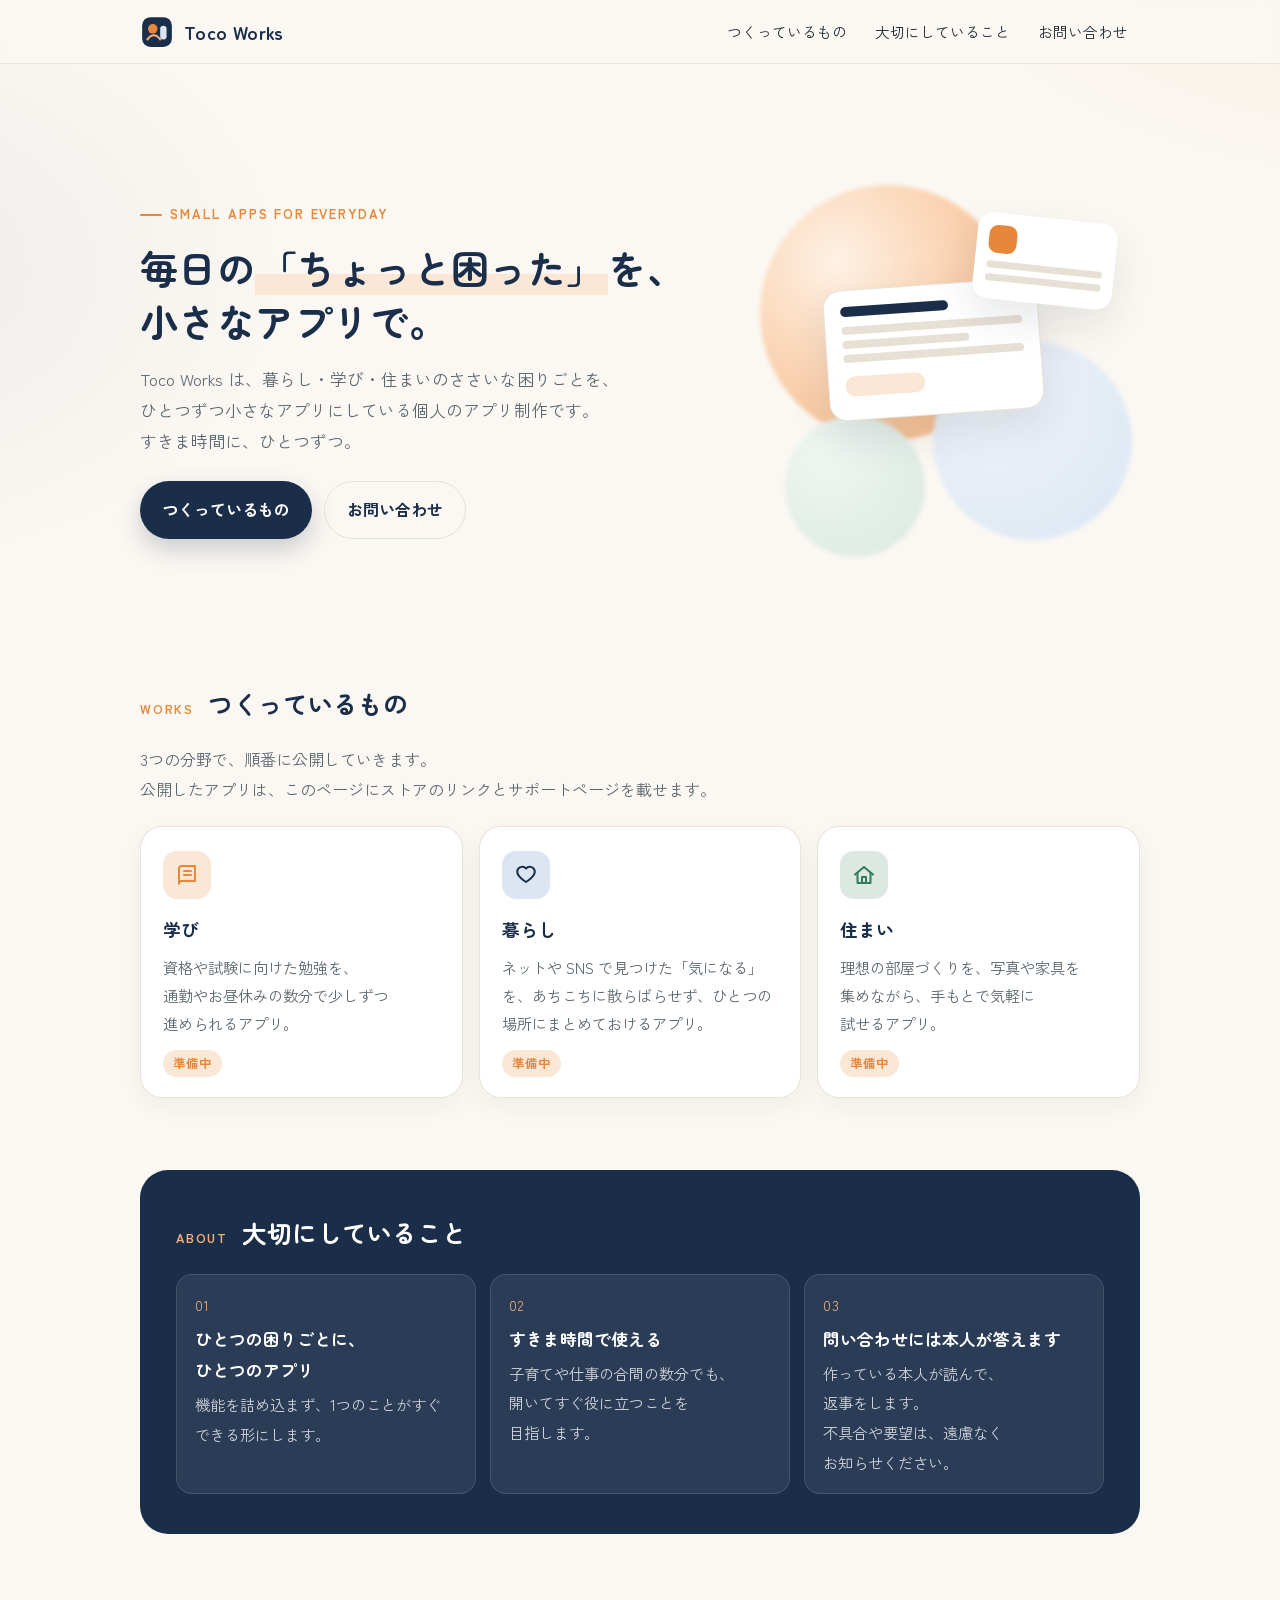
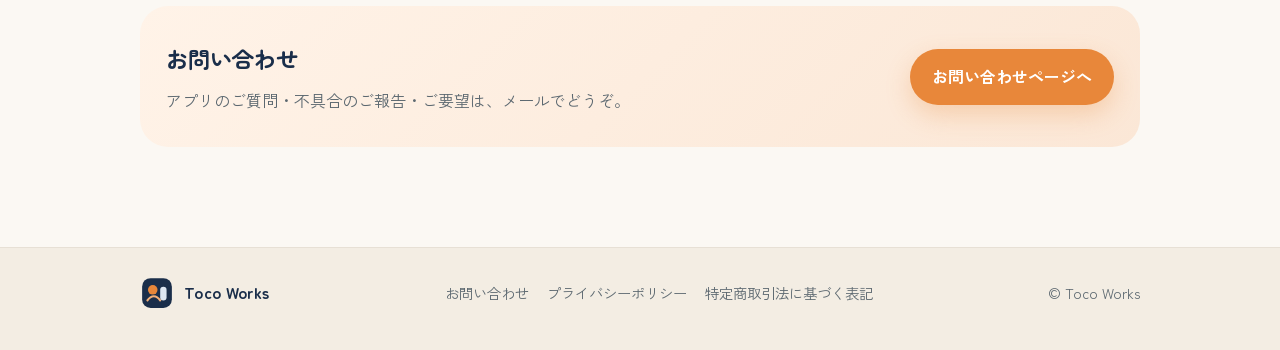
==== commit f98887a9: "Add files via upload" ====
--- a/index.html
+++ b/index.html
@@ -1,89 +1,28 @@
 <!doctype html>
-<html lang="ja">
-<head>
+<html lang="ja"><head>
 <meta charset="utf-8">
 <meta name="viewport" content="width=device-width, initial-scale=1">
 <title>Toco Works</title>
 <meta name="description" content="Toco Works は、暮らし・学び・住まいの「ちょっと困った」を小さなアプリで解く、個人のアプリ制作です。">
 <meta property="og:title" content="Toco Works">
-<meta property="og:description" content="毎日の「ちょっと困った」を、小さなアプリで。">
+<meta property="og:description" content="Toco Works は、暮らし・学び・住まいの「ちょっと困った」を小さなアプリで解く、個人のアプリ制作です。">
 <meta property="og:type" content="website">
 <meta property="og:url" content="https://toco-works.com/">
+<script>document.documentElement.classList.add('pending');setTimeout(function(){document.documentElement.classList.remove('pending')},2500)</script>
 <link rel="preconnect" href="https://fonts.googleapis.com">
-<link rel="preconnect" href="https://fonts.gstatic.com" crossorigin>
-<link rel="stylesheet" href="https://fonts.googleapis.com/css2?family=Zen+Kaku+Gothic+New:wght@400;500;700&family=Zen+Maru+Gothic:wght@500;700&display=swap">
+<link rel="preconnect" href="https://fonts.gstatic.com" crossorigin="">
+<link rel="stylesheet" href="https://fonts.googleapis.com/css2?family=Zen+Kaku+Gothic+New:wght@400;500;700&amp;family=Zen+Maru+Gothic:wght@500;700&amp;display=swap">
 <link rel="stylesheet" href="/assets/site.css">
 <link rel="icon" href="/assets/mark.svg" type="image/svg+xml">
+<script src="/assets/budoux-ja.js" defer=""></script>
+<script src="/assets/site.js" defer=""></script>
 </head>
 <body>
-<header class="top"><div class="in">
-  <a class="brand" href="/"><img class="mark" src="/assets/mark.svg" alt="" width="34" height="34">Toco Works</a>
-  <nav><a href="/#works">つくっているもの</a><a href="/#about">大切にしていること</a><a class="keep" href="/contact/">お問い合わせ</a></nav>
-</div></header>
+<!-- このページの中身は、text フォルダの .txt から組み立てます。文章・並び・リンクを直すときは、編集ページ（/edit/）か .txt を使ってください。下の中身は、読み込めないときのための写しです（Claude が作り直します） -->
+<header class="top"><div class="in"><a class="brand" href="/"><img class="mark" src="/assets/mark.svg" alt="" width="34" height="34">Toco Works</a><nav><a href="/#works">つくっているもの</a><a href="/#about">大切にしていること</a><a class="keep" href="/contact/">お問い合わせ</a></nav></div></header>
+<main class=""><section class="hero" data-b="1"><div class="wrap"><div class="hero-in"><div><div class="eyebrow">Small apps for everyday</div><h1>毎日の<wbr><em>「ちょっと<wbr>困った」</em>を、<br>小さな<wbr>アプリで。</h1><p><span class="nb">Toco Works</span> は、<wbr>暮らし・<wbr>学び・住まいの<wbr>ささいな<wbr>困りごとを、<wbr><span class="nb">ひとつずつ</span><wbr>小さな<wbr>アプリに<wbr>している<wbr>個人の<wbr>アプリ制作です。<br>すきま時間に、<wbr><span class="nb">ひとつずつ</span>。</p><div class="actions"><a class="btn" href="/#works">つくっている<wbr>もの</a><a class="btn ghost" href="/contact/">お問い合わせ</a></div></div><div class="art" aria-hidden="true"><div class="blob b1"></div><div class="blob b2"></div><div class="blob b3"></div><div class="card"><div class="t"></div><div class="l"></div><div class="l s"></div><div class="l"></div><span class="chip"></span></div><div class="card2"><div class="ico"></div><div class="l"></div><div class="l"></div></div></div></div></div></section><section id="works" data-b="2"><div class="wrap"><div class="sec-h"><span>WORKS</span><h2>つくっている<wbr>もの</h2></div><p class="lead">3つの<wbr>分野で、<wbr>順番に<wbr>公開していきます。<br>公開した<wbr>アプリは、<wbr>この<wbr>ページに<wbr>ストアの<wbr>リンクと<wbr>サポートページを<wbr>載せます。</p><div class="cards"><article class="card"><div class="ico a"><svg width="24" height="24" viewBox="0 0 24 24" fill="none" stroke="currentColor" stroke-width="2" stroke-linecap="round" stroke-linejoin="round" aria-hidden="true"><path d="M4 5.5A2.5 2.5 0 0 1 6.5 3H20v15H6.5A2.5 2.5 0 0 0 4 20.5z"></path><path d="M4 20.5V5.5"></path><path d="M9 8h7M9 12h7"></path></svg></div><h3>学び</h3><p>資格や<wbr>試験に<wbr>向けた<wbr>勉強を、<wbr>通勤や<wbr>お昼休みの<wbr>数分で<wbr>少しずつ<wbr>進められる<wbr>アプリ。</p><span class="tag">準備中</span></article><article class="card"><div class="ico b"><svg width="24" height="24" viewBox="0 0 24 24" fill="none" stroke="currentColor" stroke-width="2" stroke-linecap="round" stroke-linejoin="round" aria-hidden="true"><path d="M20.8 8.6a5 5 0 0 0-8.8-3 5 5 0 0 0-8.8 3c0 5.4 8.8 10.4 8.8 10.4s8.8-5 8.8-10.4z"></path></svg></div><h3>暮らし</h3><p>ネットや SNS で<wbr>見つけた<wbr>「気に<wbr>なる」を、<wbr>あちこちに<wbr>散らばらせず、<wbr>ひとつの<wbr>場所に<wbr>まとめて<wbr>おける<wbr>アプリ。</p><span class="tag">準備中</span></article><article class="card"><div class="ico c"><svg width="24" height="24" viewBox="0 0 24 24" fill="none" stroke="currentColor" stroke-width="2" stroke-linecap="round" stroke-linejoin="round" aria-hidden="true"><path d="M3 11.5 12 4l9 7.5"></path><path d="M5.5 10v10h13V10"></path><path d="M10 20v-6h4v6"></path></svg></div><h3>住まい</h3><p>理想の<wbr>部屋づくりを、<wbr>写真や<wbr>家具を<wbr>集めながら、<wbr>手もとで<wbr>気軽に<wbr>試せる<wbr>アプリ。</p><span class="tag">準備中</span></article></div></div></section><section id="about" data-b="3"><div class="wrap"><div class="values"><div class="sec-h"><span>ABOUT</span><h2>大切に<wbr>している<wbr>こと</h2></div><ol><li><span class="num">01</span><b>ひとつの<wbr>困りごとに、<wbr>ひとつの<wbr>アプリ</b><span>機能を<wbr>詰め込まず、<wbr>1つの<wbr>ことが<wbr>すぐ<wbr>できる<wbr>形にします。</span></li><li><span class="num">02</span><b>すきま時間で<wbr>使える</b><span>子育てや<wbr>仕事の<wbr>合間の<wbr>数分でも、<wbr>開いて<wbr>すぐ<wbr>役に<wbr>立つことを<wbr>目指します。</span></li><li><span class="num">03</span><b>問い合わせには<wbr>本人が<wbr>答えます</b><span>作っている<wbr>本人が<wbr>読んで、<wbr>返事を<wbr>します。<br>不具合や<wbr>要望は、<wbr>遠慮なく<wbr>お知らせ<wbr>ください。</span></li></ol></div></div></section><section data-b="4"><div class="wrap"><div class="cta"><div><h2>お問い合わせ</h2><p>アプリの<wbr>ご質問・<wbr>不具合の<wbr>ご報告・ご要望は、<wbr>メールで<wbr>どうぞ。</p></div><a class="btn orange" href="/contact/">お問い合わせページへ</a></div></div></section></main>
+<footer><div class="in"><a class="brand" href="/"><img class="mark" src="/assets/mark.svg" alt="" width="28" height="28">Toco Works</a><nav><a href="/contact/">お問い合わせ</a><a href="/privacy/">プライバシーポリシー</a><a href="/tokushoho/">特定商取引法に基づく表記</a></nav><span>© Toco Works</span></div></footer>
 
-<main>
-  <section class="hero"><div class="wrap in">
-    <div>
-      <div class="eyebrow">Small apps for everyday</div>
-      <h1><span class="nb">毎日の</span><wbr><span class="nb"><em>「ちょっと困った」</em>を、</span><br><span class="nb">小さなアプリで。</span></h1>
-      <p><span class="nb">Toco Works</span> は、<wbr>暮らし・学び・住まいの<wbr>ささいな困りごとを、<wbr>ひとつずつ<wbr>小さなアプリにしている<wbr>個人のアプリ制作です。<br>すきま時間に、<wbr>ひとつずつ。</p>
-      <div class="actions"><a class="btn" href="/#works">つくっているもの</a><a class="btn ghost" href="/contact/">お問い合わせ</a></div>
-    </div>
-    <div class="art" aria-hidden="true">
-      <div class="blob b1"></div><div class="blob b2"></div><div class="blob b3"></div>
-      <div class="card"><div class="t"></div><div class="l"></div><div class="l s"></div><div class="l"></div><span class="chip"></span></div>
-      <div class="card2"><div class="ico"></div><div class="l"></div><div class="l"></div></div>
-    </div>
-  </div></section>
 
-  <section id="works"><div class="wrap">
-    <div class="sec-h"><span>WORKS</span><h2>つくっているもの</h2></div>
-    <p class="lead">3つの分野で、<wbr>順番に公開していきます。<br>公開したアプリは、<wbr>このページに<wbr>ストアのリンクと<wbr>サポートページを載せます。</p>
-    <div class="cards">
-      <article class="card">
-        <div class="ico a"><svg width="24" height="24" viewBox="0 0 24 24" fill="none" stroke="currentColor" stroke-width="2" stroke-linecap="round" stroke-linejoin="round"><path d="M4 5.5A2.5 2.5 0 0 1 6.5 3H20v15H6.5A2.5 2.5 0 0 0 4 20.5z"/><path d="M4 20.5V5.5"/><path d="M9 8h7M9 12h7"/></svg></div>
-        <h3>学び</h3>
-        <p>資格や試験に向けた勉強を、<wbr>通勤やお昼休みの数分で<wbr>少しずつ進められるアプリ。</p>
-        <span class="tag">準備中</span>
-      </article>
-      <article class="card">
-        <div class="ico b"><svg width="24" height="24" viewBox="0 0 24 24" fill="none" stroke="currentColor" stroke-width="2" stroke-linecap="round" stroke-linejoin="round"><path d="M20.8 8.6a5 5 0 0 0-8.8-3 5 5 0 0 0-8.8 3c0 5.4 8.8 10.4 8.8 10.4s8.8-5 8.8-10.4z"/></svg></div>
-        <h3>暮らし</h3>
-        <p>ネットや SNS で見つけた<wbr>「気になる」を、<wbr>あちこちに散らばらせず、<wbr>ひとつの場所に<wbr>まとめておけるアプリ。</p>
-        <span class="tag">準備中</span>
-      </article>
-      <article class="card">
-        <div class="ico c"><svg width="24" height="24" viewBox="0 0 24 24" fill="none" stroke="currentColor" stroke-width="2" stroke-linecap="round" stroke-linejoin="round"><path d="M3 11.5 12 4l9 7.5"/><path d="M5.5 10v10h13V10"/><path d="M10 20v-6h4v6"/></svg></div>
-        <h3>住まい</h3>
-        <p>理想の部屋づくりを、<wbr>写真や家具を集めながら、<wbr>手もとで気軽に<wbr>試せるアプリ。</p>
-        <span class="tag">準備中</span>
-      </article>
-    </div>
-  </div></section>
 
-  <section id="about"><div class="wrap">
-    <div class="values">
-      <div class="sec-h"><span>ABOUT</span><h2>大切にしていること</h2></div>
-      <ol>
-        <li><span class="num">01</span><b>ひとつの困りごとに、<wbr>ひとつのアプリ</b><span>機能を詰め込まず、<wbr>1つのことが<wbr>すぐできる形にします。</span></li>
-        <li><span class="num">02</span><b>すきま時間で使える</b><span>子育てや仕事の合間の<wbr>数分でも、<wbr>開いてすぐ役に立つことを<wbr>目指します。</span></li>
-        <li><span class="num">03</span><b>問い合わせには<wbr>本人が答えます</b><span>作っている本人が読んで、<wbr>返事をします。<br>不具合や要望は、<wbr>遠慮なくお知らせください。</span></li>
-      </ol>
-    </div>
-  </div></section>
-
-  <section><div class="wrap">
-    <div class="cta">
-      <div><h2>お問い合わせ</h2><p>アプリのご質問・<wbr>不具合のご報告・<wbr>ご要望は、<wbr>メールでどうぞ。</p></div>
-      <a class="btn orange" href="/contact/">お問い合わせページへ</a>
-    </div>
-  </div></section>
-</main>
-
-<footer><div class="in">
-  <a class="brand" href="/"><img class="mark" src="/assets/mark.svg" alt="" width="28" height="28">Toco Works</a>
-  <nav><a href="/contact/">お問い合わせ</a><a href="/privacy/">プライバシーポリシー</a><a href="/tokushoho/">特定商取引法に基づく表記</a></nav>
-  <span>© Toco Works</span>
-</div></footer>
-</body>
-</html>
+</body></html>
--- a/assets/site.css
+++ b/assets/site.css
@@ -1,4 +1,4 @@
-/* Toco Works — サイト共通の見た目（2026-09-30 デザイン刷新） */
+/* Toco Works — サイト共通の見た目（2026-09-30 デザイン刷新。同日、text/*.txt から組み立てる形に変更） */
 :root{
   --bg:#FBF8F3; --bg-2:#F3EDE3; --panel:#FFFFFF; --ink:#1F2A33; --ink-2:#5C6870; --line:#E7E0D5;
   --navy:#1A2E4A; --navy-2:#24405F; --orange:#E8873A; --orange-2:#F4B179; --peach:#FBE7D6; --sage:#DCE8E2; --sky:#DCE6F2;
@@ -33,14 +33,16 @@
 
 /* ヒーロー */
 .hero{position:relative;padding:72px 0 56px;overflow:hidden}
-.hero .in{display:grid;gap:28px;align-items:center;grid-template-columns:1fr}
-@media(min-width:820px){.hero{padding:96px 0 72px}.hero .in{grid-template-columns:1.15fr .85fr}}
+.hero-in{display:grid;gap:28px;align-items:center;grid-template-columns:1fr}
+@media(min-width:820px){.hero{padding:96px 0 72px}.hero-in{grid-template-columns:1.15fr .85fr}.hero-in.noart{grid-template-columns:1fr}}
 .eyebrow{display:inline-flex;align-items:center;gap:8px;font-size:.82rem;font-weight:700;letter-spacing:.14em;color:var(--orange);text-transform:uppercase;margin-bottom:14px}
 .eyebrow::before{content:"";width:22px;height:2px;background:var(--orange);border-radius:2px}
-.hero h1{font-family:var(--display);font-size:clamp(1.75rem,4.2vw,2.6rem);line-height:1.4;margin:0 0 16px;color:var(--navy);letter-spacing:.01em}
+.hero h1{font-family:var(--display);font-size:clamp(1.75rem,4.2vw,2.4rem);line-height:1.4;margin:0 0 16px;color:var(--navy);letter-spacing:.01em}
 .hero h1 .nb,.nb{white-space:nowrap}
 p,li,h1,h2,h3,td,th{text-wrap:pretty}
-.hero h1 em{font-style:normal;background:linear-gradient(transparent 62%,var(--peach) 62%);padding:0 .1em}
+em{font-style:normal;font-weight:700}
+.nb wbr,.hero h1 em wbr{display:none}
+.hero h1 em{white-space:nowrap;background:linear-gradient(transparent 62%,var(--peach) 62%);padding:0 .1em}
 .hero p{margin:0 0 24px;color:var(--ink-2);font-size:1.05rem;max-width:34em}
 .actions{display:flex;gap:12px;flex-wrap:wrap}
 .btn{display:inline-flex;align-items:center;gap:8px;background:var(--navy);color:#fff;text-decoration:none;font-weight:700;padding:13px 22px;border-radius:999px;box-shadow:0 10px 24px rgba(26,46,74,.22);transition:transform .15s,box-shadow .15s}
@@ -70,7 +72,7 @@
 .sec-h span{font-size:.8rem;letter-spacing:.14em;color:var(--orange);font-weight:700}
 .lead{color:var(--ink-2);margin:0 0 22px;max-width:40em}
 .cards{display:grid;gap:16px;grid-template-columns:1fr}
-@media(min-width:720px){.cards{grid-template-columns:repeat(3,1fr)}}
+@media(min-width:720px){.cards{grid-template-columns:repeat(auto-fit,minmax(230px,1fr))}.cards.cols-1{grid-template-columns:1fr}.cards.cols-2{grid-template-columns:repeat(2,1fr)}.cards.cols-3{grid-template-columns:repeat(3,1fr)}.cards.cols-4{grid-template-columns:repeat(4,1fr)}}
 .card{background:var(--panel);border-radius:var(--radius);padding:24px 22px 20px;border:1px solid rgba(231,224,213,.9);box-shadow:0 8px 24px rgba(31,42,51,.05);transition:transform .15s,box-shadow .15s}
 .card:hover{transform:translateY(-3px);box-shadow:var(--shadow)}
 .ico{width:48px;height:48px;border-radius:14px;display:grid;place-items:center;margin-bottom:14px}
@@ -118,3 +120,41 @@
 footer .brand{font-size:1rem}
 
 @media (prefers-reduced-motion:reduce){*{transition:none!important;animation:none!important}}
+
+/* ---- text/*.txt から組み立てるための追加（2026-09-30） ---- */
+/* 中身を読み込むまでの一瞬、古い文が見えないようにする（JavaScript が動くときだけ） */
+.pending main{visibility:hidden}
+.card .more{margin-top:12px;display:flex;flex-wrap:wrap;gap:6px 16px;font-size:.92rem;font-weight:700}
+.card .more a::after{content:" →"}
+.actions.center{justify-content:center}
+/* 「広い」ページの中の文章 */
+.prose{max-width:760px}
+.prose h2{font-family:var(--display);font-size:1.2rem;margin:34px 0 10px;color:var(--navy);padding-left:14px;border-left:4px solid var(--orange);line-height:1.4}
+.prose>h2:first-child{margin-top:0}
+.prose p{margin:0 0 12px}
+.prose .note{color:var(--ink-2);font-size:.92rem}
+.prose table{border-collapse:separate;border-spacing:0;width:100%;margin:10px 0 18px;font-size:.96rem;background:var(--panel);border:1px solid var(--line);border-radius:14px;overflow:hidden}
+.prose th,.prose td{padding:12px 14px;text-align:left;vertical-align:top;border-top:1px solid var(--line)}
+.prose tr:first-child th,.prose tr:first-child td{border-top:0}
+.prose th{background:var(--bg-2);width:36%;font-weight:700;color:var(--navy)}
+.page ul,.prose ul{margin:0 0 12px;padding-left:1.3em}
+.page li,.prose li{margin:2px 0}
+/* 「読みもの」ページのブロック */
+.page .blk{margin:0 0 8px}
+.page .blk .sec-h,.page .blk .cards,.page .blk .values,.page .blk .cta,.page .blk .actions{margin-top:22px;margin-bottom:22px}
+.page .hero{padding:24px 0}
+/* 画像 */
+.pic{margin:0 auto;max-width:720px;text-align:center}
+.pic.s{max-width:360px}
+.pic.l{max-width:1040px}
+.pic img,.split .ph img{width:100%;height:auto;border-radius:var(--radius);box-shadow:var(--shadow);background:var(--panel)}
+.pic figcaption{margin-top:10px;color:var(--ink-2);font-size:.9rem}
+.split{display:grid;gap:24px;align-items:center;grid-template-columns:1fr}
+@media(min-width:720px){.split{grid-template-columns:1fr 1fr;gap:40px}.split.rev .ph{order:2}}
+.split h2{font-family:var(--display);font-size:1.4rem;margin:0 0 8px;color:var(--navy);padding:0;border:0;line-height:1.45}
+.split p{margin:0 0 18px;color:var(--ink-2)}
+.noimg{border:2px dashed var(--line);border-radius:var(--radius);padding:28px 16px;text-align:center;color:var(--ink-2);font-size:.9rem;background:var(--panel)}
+/* 書き方の確認（アドレスの最後に ?check を付けたとき）と、編集ページの下見 */
+.checkbar{position:fixed;left:12px;right:12px;bottom:12px;z-index:50;max-height:45vh;overflow:auto;background:#fff;border:2px solid var(--orange);border-radius:14px;padding:12px 16px;box-shadow:var(--shadow);font-size:.9rem;line-height:1.6}
+.checkbar ul{margin:6px 0 0;padding-left:1.2em}
+.picked{outline:3px solid var(--orange);outline-offset:4px;border-radius:12px}
